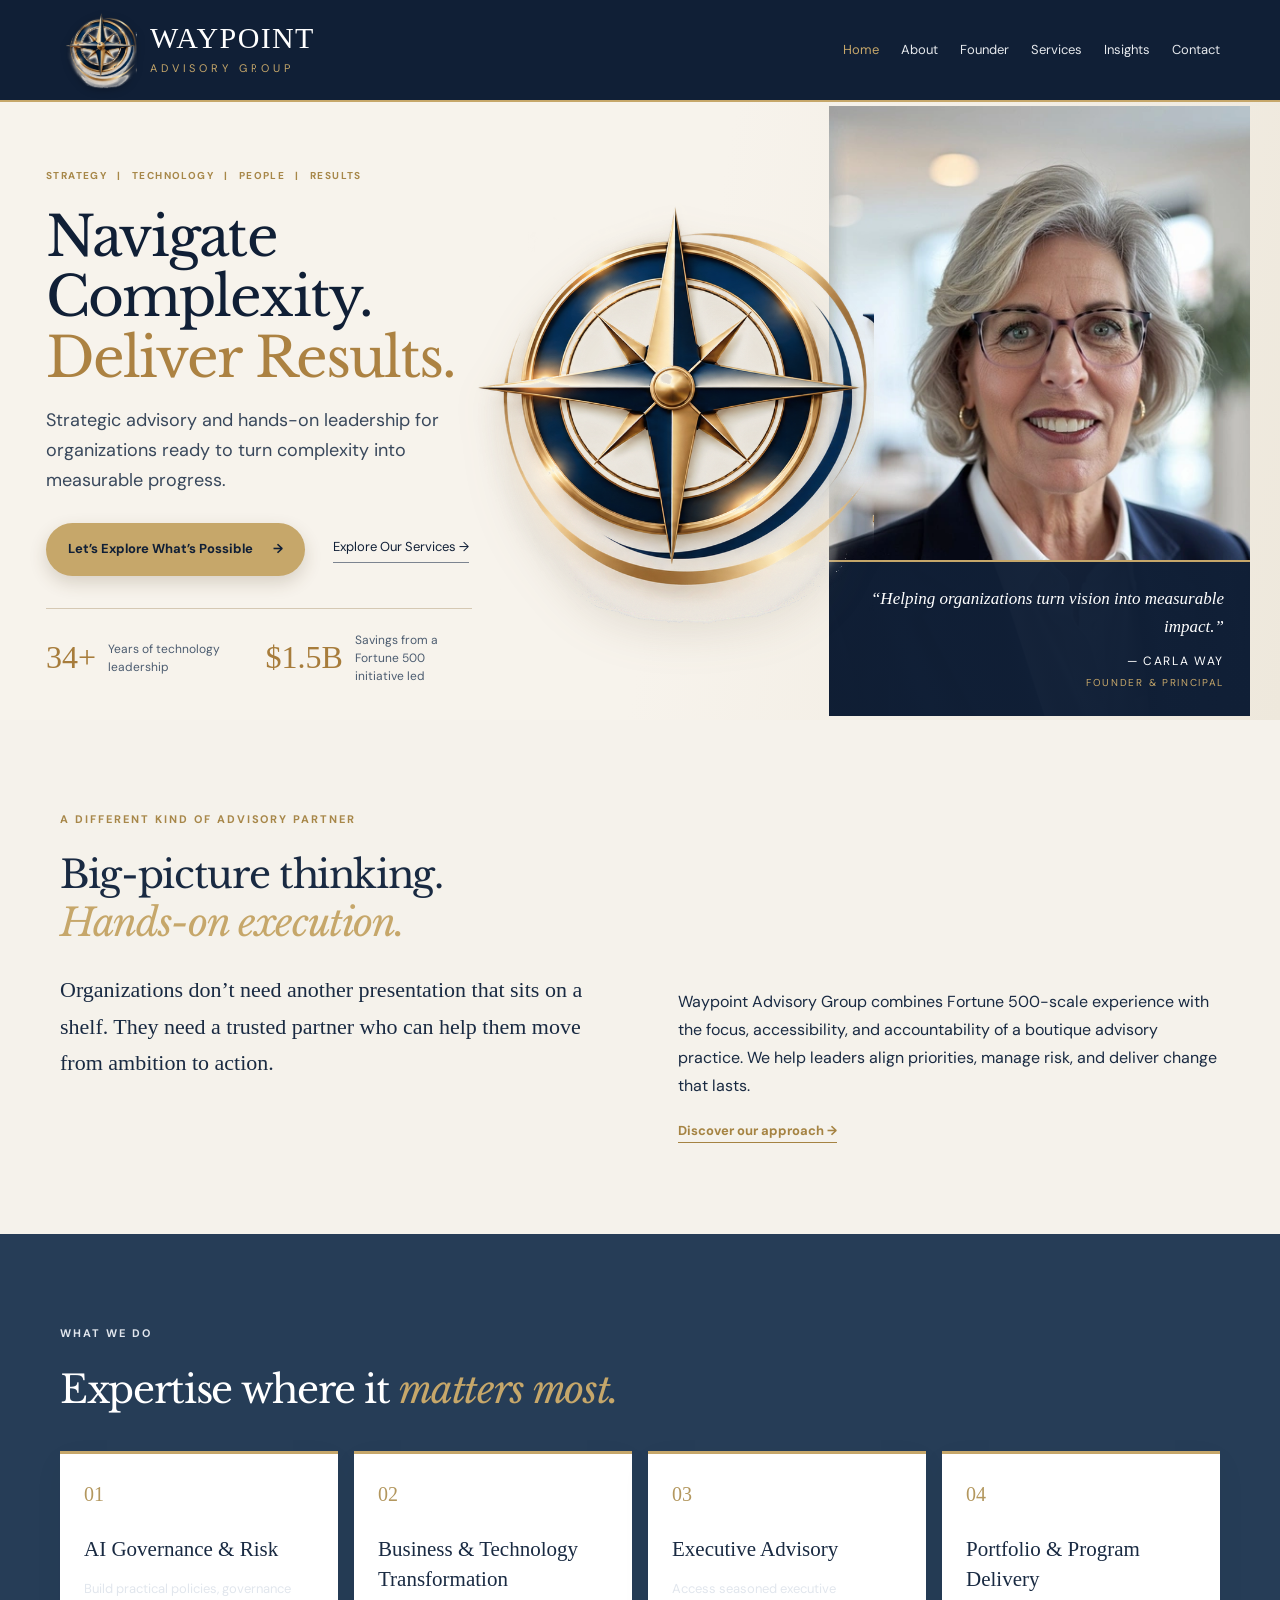
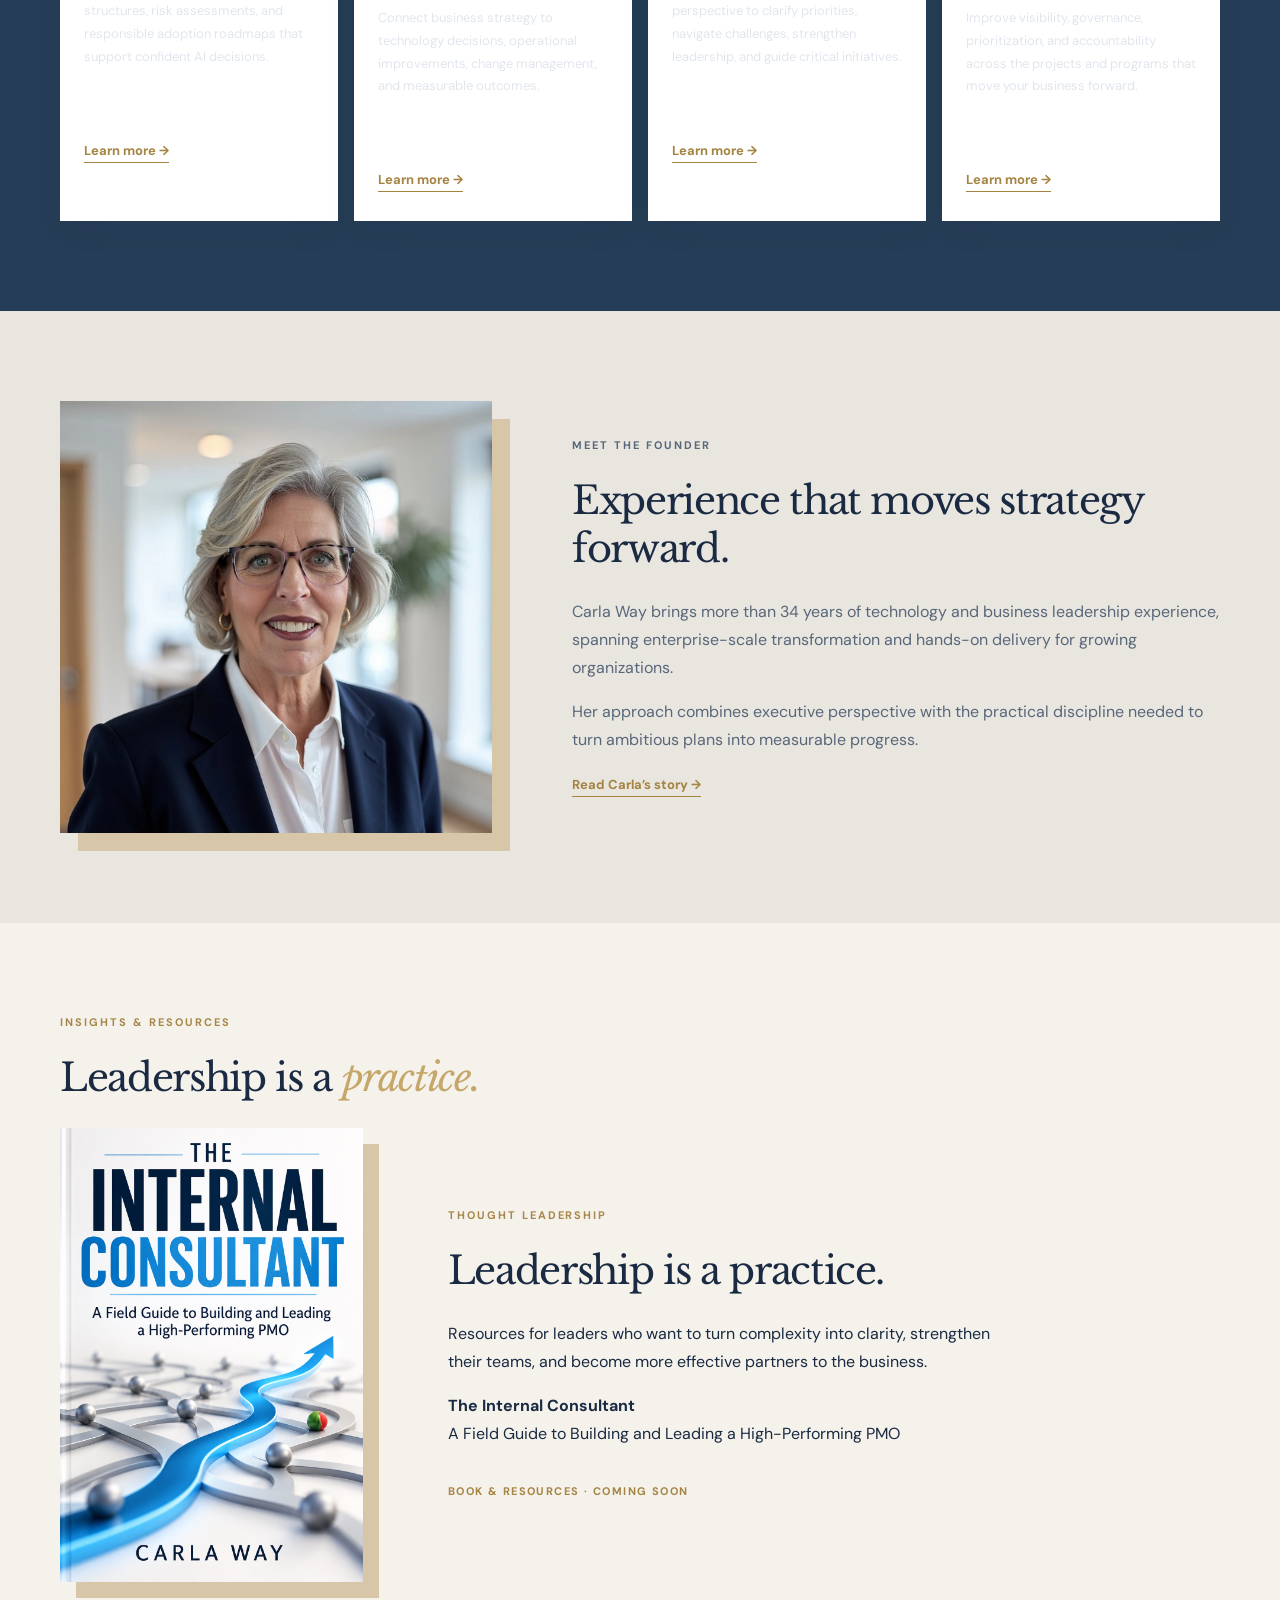
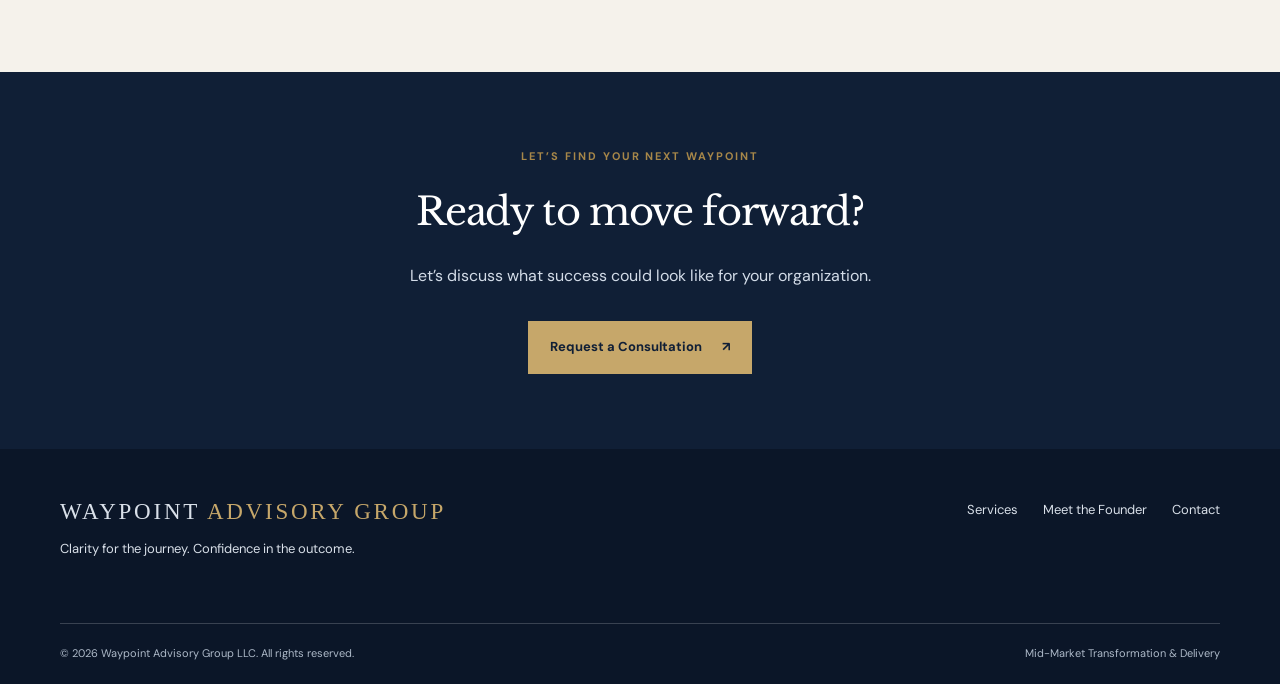
==== index.html @ d9dea349 "Add files via upload" ====
<!doctype html><html lang="en"><head><meta charset="utf-8"><meta name="viewport" content="width=device-width,initial-scale=1"><meta name="theme-color" content="#101f36"><meta name="description" content="Executive advisory, AI governance, business transformation and enterprise portfolio delivery."><title>Executive Advisory &amp; Transformation | Waypoint Advisory Group</title><link rel="icon" href="assets/favicon.svg" type="image/svg+xml"><link rel="stylesheet" href="styles.css"></head><body><a class="skip" href="#main">Skip to content</a><header class="header"><div class="wrap header-inner"><a class="brand" href="index.html" aria-label="Waypoint Advisory Group home"><img class="brand-compass" src="assets/waypoint-compass-navy-gold.png" alt="" aria-hidden="true"><span class="brand-type"><strong>WAYPOINT</strong><small>ADVISORY GROUP</small></span></a><button class="menu-toggle" aria-expanded="false" aria-controls="main-nav">Menu ☰</button><nav id="main-nav" aria-label="Main navigation"><a href="index.html" aria-current="page">Home</a><a href="about.html" >About</a><a href="founder.html" >Founder</a><a href="services.html" >Services</a><a href="insights.html" >Insights</a><a href="contact.html" >Contact</a></nav></div></header><main id="main"><section class="hero hero-cream"><div class="wrap hero-layout"><div class="hero-copy"><p class="eyebrow">STRATEGY &nbsp; | &nbsp; TECHNOLOGY &nbsp; | &nbsp; PEOPLE &nbsp; | &nbsp; RESULTS</p><h1>Navigate<br>Complexity.<br><em>Deliver Results.</em></h1><p class="lead">Strategic advisory and hands-on leadership for organizations ready to turn complexity into measurable progress.</p><div class="actions"><a class="btn" href="contact.html">Let’s Explore What’s Possible <span aria-hidden="true">→</span></a><a class="subtle-link" href="services.html">Explore Our Services →</a></div><div class="proof"><div><strong>34+</strong><span>Years of technology leadership</span></div><div><strong>$1.5B</strong><span>Savings from a Fortune 500 initiative led</span></div></div></div><div class="hero-visual"><img class="hero-compass" src="assets/waypoint-compass-navy-gold.png" alt="Navy and champagne gold Waypoint compass emblem"></div><div class="hero-portrait"><img src="assets/carla-way-portrait.webp" alt="Carla Way, founder and principal of Waypoint Advisory Group"><div class="hero-quote"><em>“Helping organizations turn vision into measurable impact.”</em><span>— CARLA WAY<br><small>FOUNDER &amp; PRINCIPAL</small></span></div></div></div></section><section class="section "><div class="wrap"><p class="eyebrow">A DIFFERENT KIND OF ADVISORY PARTNER</p><h2>Big-picture thinking.<br><em>Hands-on execution.</em></h2><div class="two-col"><p class="statement">Organizations don’t need another presentation that sits on a shelf. They need a trusted partner who can help them move from ambition to action.</p><div><p>Waypoint Advisory Group combines Fortune 500-scale experience with the focus, accessibility, and accountability of a boutique advisory practice. We help leaders align priorities, manage risk, and deliver change that lasts.</p><a class="inline-link" href="about.html">Discover our approach →</a></div></div></div></section><section class="section dark"><div class="wrap"><p class="eyebrow">WHAT WE DO</p><h2>Expertise where it <em>matters most.</em></h2><div class="cards"><article class="service-card"><span class="number">01</span><h3>AI Governance & Risk</h3><p>Build practical policies, governance structures, risk assessments, and responsible adoption roadmaps that support confident AI decisions.</p><a href="services.html">Learn more →</a></article><article class="service-card"><span class="number">02</span><h3>Business & Technology Transformation</h3><p>Connect business strategy to technology decisions, operational improvements, change management, and measurable outcomes.</p><a href="services.html">Learn more →</a></article><article class="service-card"><span class="number">03</span><h3>Executive Advisory</h3><p>Access seasoned executive perspective to clarify priorities, navigate challenges, strengthen leadership, and guide critical initiatives.</p><a href="services.html">Learn more →</a></article><article class="service-card"><span class="number">04</span><h3>Portfolio & Program Delivery</h3><p>Improve visibility, governance, prioritization, and accountability across the projects and programs that move your business forward.</p><a href="services.html">Learn more →</a></article></div></div></section><section class="section founder-feature"><div class="wrap feature-grid"><img src="assets/carla-way-portrait.webp" alt="Carla Way, founder of Waypoint Advisory Group" loading="lazy"><div><p class="eyebrow">MEET THE FOUNDER</p><h2>Experience that moves strategy forward.</h2><p>Carla Way brings more than 34 years of technology and business leadership experience, spanning enterprise-scale transformation and hands-on delivery for growing organizations.</p><p>Her approach combines executive perspective with the practical discipline needed to turn ambitious plans into measurable progress.</p><a class="inline-link" href="founder.html">Read Carla’s story →</a></div></div></section><section class="section "><div class="wrap"><p class="eyebrow">INSIGHTS & RESOURCES</p><h2>Leadership is a <em>practice.</em></h2><div class="book-feature"><img src="assets/internal-consultant-cover.jpg" alt="Cover of The Internal Consultant: A Field Guide to Building and Leading a High-Performing PMO, by Carla Way" loading="lazy"><div><p class="eyebrow">THOUGHT LEADERSHIP</p><h2>Leadership is a practice.</h2><p>Resources for leaders who want to turn complexity into clarity, strengthen their teams, and become more effective partners to the business.</p><p><strong>The Internal Consultant</strong><br>A Field Guide to Building and Leading a High-Performing PMO</p><span class="coming">BOOK & RESOURCES · COMING SOON</span></div></div></div></section><section class="cta"><div class="wrap"><p class="eyebrow">LET’S FIND YOUR NEXT WAYPOINT</p><h2>Ready to move forward?</h2><p>Let’s discuss what success could look like for your organization.</p><a class="btn" href="contact.html">Request a Consultation <span aria-hidden="true">↗</span></a></div></section></main><footer><div class="wrap footer-main"><div><div class="footer-title">WAYPOINT <span>ADVISORY GROUP</span></div><p>Clarity for the journey. Confidence in the outcome.</p></div><div><a href="services.html">Services</a><a href="founder.html">Meet the Founder</a><a href="contact.html">Contact</a></div></div><div class="wrap footer-bottom"><span>© <span id="year">2026</span> Waypoint Advisory Group LLC. All rights reserved.</span><span>Mid-Market Transformation & Delivery</span></div></footer><script src="script.js"></script></body></html>
---- styles.css ----
@import url('https://fonts.googleapis.com/css2?family=DM+Sans:wght@400;500;600;700&family=Libre+Baskerville:ital,wght@0,400;1,400&display=swap');
:root{--navy:#101f36;--navy2:#263d57;--gold:#c6a76a;--cream:#f5f2eb;--ink:#192a42;--muted:#58677a;--line:#ddd9d0}*{box-sizing:border-box}html{scroll-behavior:smooth}body{margin:0;font:16px/1.75 'DM Sans',Arial,sans-serif;color:var(--ink);background:var(--cream)}a{color:inherit;text-decoration:none}.wrap{width:min(1160px,calc(100% - 44px));margin:auto}.skip{position:absolute;left:-9999px}.skip:focus{left:12px;top:12px;background:white;padding:10px;z-index:100}.header{background:var(--navy);border-bottom:1px solid #ffffff25;position:relative;z-index:10}.header-inner{display:flex;align-items:center;justify-content:space-between;min-height:90px;gap:20px}.brand{display:flex;gap:12px;align-items:center;color:white}.mark{font-size:42px;color:var(--gold);line-height:1}.brand strong{display:block;font:24px Georgia,serif;letter-spacing:.16em;line-height:1.2}.brand small{display:block;font-size:10px;letter-spacing:.24em;color:var(--gold)}nav{display:flex;gap:22px;align-items:center}nav a{color:#e6e9ed;font-size:13px}nav a:hover,nav a[aria-current]{color:var(--gold)}.menu-toggle{display:none}h1,h2{font-family:'Libre Baskerville',Georgia,serif;font-weight:400;line-height:1.24;letter-spacing:-.035em}h1{font-size:clamp(38px,4.4vw,66px);margin:0 0 26px}h2{font-size:clamp(30px,3vw,46px);margin:0 0 26px}h1 em,h2 em{color:var(--gold);font-weight:400}.eyebrow{color:#a78749;font-size:11px;font-weight:700;letter-spacing:.18em;margin:0 0 22px}.hero,.page-banner{background:var(--navy);color:white}.hero{overflow:hidden}.hero-layout{display:grid;grid-template-columns:1.2fr .8fr;align-items:center;gap:45px;min-height:620px}.hero .lead{max-width:610px;color:#d3dce8;font-size:18px}.hero-visual{background:radial-gradient(circle at 50% 50%,#3b536c 0%,#101f36 69%);padding:32px;border-radius:50%;display:grid;place-items:center}.hero-visual img{width:100%;height:auto;object-fit:contain;mix-blend-mode:screen}.actions{display:flex;align-items:center;gap:28px;flex-wrap:wrap;margin:36px 0 50px}.btn{display:inline-flex;align-items:center;gap:20px;background:var(--gold);color:var(--navy);font-size:13px;font-weight:700;padding:15px 22px}.btn:hover{background:#dfc18b}.subtle-link{font-size:13px;border-bottom:1px solid #ffffff80;padding-bottom:4px}.proof{border-top:1px solid #ffffff40;padding-top:22px;display:flex;gap:36px}.proof>div{display:flex;align-items:center;gap:12px}.proof strong{font:32px Georgia,serif;color:var(--gold)}.proof span{font-size:12px;line-height:1.5;color:#d3dce8;max-width:160px}.section{padding:90px 0}.section.dark{background:var(--navy2);color:white}.section.dark p{color:#e1e6ed}.two-col{display:grid;grid-template-columns:1fr 1fr;gap:75px}.statement{font:22px/1.65 Georgia,serif;margin:0}.narrow{max-width:800px}.inline-link,.service-card a{color:#a58342;font-size:13px;font-weight:700;border-bottom:1px solid currentColor;padding-bottom:3px}.cards{display:grid;grid-template-columns:repeat(4,1fr);gap:16px;margin-top:38px}.service-card{background:white;color:var(--ink);padding:28px 24px;border-top:3px solid var(--gold);box-shadow:0 10px 30px #101f360b}.number{font:20px Georgia,serif;color:#b3975e}.service-card h3{font:21px/1.4 Georgia,serif;margin:25px 0 12px}.service-card p{font-size:13px;color:var(--muted);min-height:145px}.founder-feature{background:#e9e6df}.feature-grid,.bio-grid{display:grid;grid-template-columns:.8fr 1.2fr;gap:80px;align-items:center}.feature-grid>img,.portrait{width:100%;height:auto;max-height:540px;object-fit:cover;object-position:center 22%;box-shadow:18px 18px 0 #d7c6a7}.feature-grid p,.bio-grid p{color:var(--muted)}.book-feature{display:grid;grid-template-columns:.7fr 1.3fr;align-items:center;gap:85px;max-width:950px}.book-feature img{width:min(100%,310px);box-shadow:16px 16px 0 #d7c6a7}.book-feature p{max-width:560px}.coming{display:inline-block;font-size:11px;letter-spacing:.13em;font-weight:700;color:#a58342;margin-top:18px}.steps{display:grid;grid-template-columns:repeat(4,1fr);gap:24px;margin-top:34px}.steps article{border-top:1px solid #b6a98e;padding-top:20px}.steps span{color:var(--gold);font:28px Georgia,serif}.steps h3{margin-bottom:8px}.steps p{font-size:14px}.page-banner{padding:90px 0}.page-banner .wrap{max-width:1160px}.page-banner h1{max-width:850px}.page-banner p:last-child{color:#d3dce8;max-width:720px;font-size:18px}.cta{background:var(--navy);color:white;text-align:center;padding:75px 0}.cta p:not(.eyebrow){color:#d3dce8}.cta .btn{margin-top:15px}.contact-panel{max-width:740px;padding:40px;background:white;border-top:4px solid var(--gold)}.notice{background:#f5f2eb;padding:16px;font-size:14px}footer{background:#0b1628;color:#d9e0e9}.footer-main{padding:50px 0;display:flex;justify-content:space-between;gap:30px}.footer-title{font:23px Georgia,serif;letter-spacing:.12em}.footer-title span{color:var(--gold)}.footer-main p{font-size:13px}.footer-main>div:last-child{display:flex;gap:25px;font-size:13px}.footer-bottom{border-top:1px solid #ffffff30;padding:20px 0;display:flex;justify-content:space-between;gap:18px;font-size:11px;color:#adb9c8}@media(max-width:960px){.cards{grid-template-columns:repeat(2,1fr)}.hero-layout{grid-template-columns:1fr}.hero-visual{display:none}.hero-layout{min-height:auto;padding-top:80px;padding-bottom:80px}.feature-grid,.bio-grid{gap:35px}nav{gap:12px}}@media(max-width:700px){.header-inner{min-height:76px}.brand strong{font-size:19px}.mark{font-size:32px}.menu-toggle{display:block;background:transparent;border:1px solid #ffffff70;color:white;padding:7px 12px}nav{display:none;position:absolute;top:76px;left:0;right:0;background:var(--navy);padding:20px;flex-direction:column;align-items:stretch}nav.open{display:flex}.section{padding:60px 0}.page-banner{padding:65px 0}.two-col,.feature-grid,.bio-grid,.book-feature{grid-template-columns:1fr;gap:28px}.cards,.steps{grid-template-columns:1fr}.service-card p{min-height:0}.proof{flex-direction:column;gap:14px}.footer-main,.footer-bottom{flex-direction:column}.footer-main>div:last-child{flex-direction:column;gap:8px}.book-feature img{max-width:260px}.contact-panel{padding:24px}}
/* Refined navy and champagne gold identity, matching the approved homepage direction */
.header{border-bottom:2px solid var(--gold)}.header-inner{min-height:100px}.brand{gap:12px;flex-shrink:0}.brand-compass{width:78px;height:78px;object-fit:contain;filter:drop-shadow(0 2px 4px #0005)}.brand-type strong{font:30px/1.05 Georgia,serif;letter-spacing:.045em}.brand-type small{font-size:11px;letter-spacing:.35em;margin-top:6px}.hero-cream{background:linear-gradient(100deg,#f7f3ec 0%,#f7f3ec 53%,#eee8dc 100%);color:var(--navy)}.hero-cream .hero-layout{width:min(1480px,calc(100% - 60px));grid-template-columns:1.05fr .85fr 1fr;gap:0;min-height:610px;position:relative}.hero-cream .hero-copy{position:relative;z-index:2;padding:65px 0 35px 16px}.hero-cream h1{font-size:clamp(42px,4.3vw,75px);line-height:1.1;margin-bottom:18px}.hero-cream h1 em{color:#ac8242;font-style:normal}.hero-cream .eyebrow{font-size:10px;letter-spacing:.14em}.hero-cream .lead{color:#39485c;max-width:480px;font-size:18px;line-height:1.65}.hero-cream .subtle-link{border-color:#7c8490}.hero-cream .proof{border-color:#d5c8b3;margin-top:0}.hero-cream .proof span{color:#4c5c70}.hero-cream .hero-visual{display:flex;background:none;border-radius:0;padding:0;position:relative;z-index:1;margin-left:-22px;margin-right:-45px}.hero-cream .hero-compass{width:100%;max-width:490px;mix-blend-mode:multiply;filter:drop-shadow(0 15px 20px #6d5a3928)}.hero-portrait{position:relative;min-height:610px;overflow:hidden}.hero-portrait>img{width:100%;height:100%;position:absolute;inset:0;object-fit:cover;object-position:center 24%}.hero-quote{position:absolute;right:0;bottom:0;left:0;background:linear-gradient(120deg,#101f36f2,#101f36);border-top:2px solid var(--gold);color:#fff;text-align:right;padding:23px 26px}.hero-quote em{font:italic 17px/1.5 Georgia,serif}.hero-quote span{display:block;font-size:12px;letter-spacing:.14em;margin-top:10px}.hero-quote small{color:var(--gold);font-size:10px}.hero-cream .actions{margin:28px 0 32px}.hero-cream .btn{border-radius:40px;box-shadow:0 7px 17px #57411e30}.hero-cream .proof strong{color:#a77c3b}
@media(max-width:1100px){.hero-cream .hero-layout{grid-template-columns:1.1fr .8fr;gap:12px}.hero-cream .hero-visual{display:none}.hero-portrait{min-height:570px}.brand-type strong{font-size:25px}.brand-compass{width:65px;height:65px}}
@media(max-width:700px){.header-inner{min-height:78px}.brand-compass{width:53px;height:53px}.brand-type strong{font-size:19px}.brand-type small{font-size:8px;letter-spacing:.2em}.hero-cream .hero-layout{width:min(100% - 32px,550px);grid-template-columns:1fr;gap:0;padding:0}.hero-cream .hero-copy{padding:50px 0 32px}.hero-cream h1{font-size:clamp(40px,10vw,58px)}.hero-cream .hero-portrait{min-height:390px}.hero-cream .hero-portrait>img{object-position:center 20%}.hero-cream .proof{flex-direction:row;gap:15px}.hero-cream .proof>div{align-items:flex-start;flex-direction:column}.hero-cream .proof strong{font-size:25px}.hero-cream .actions{gap:18px}.hero-cream .hero-quote{padding:14px 20px}}
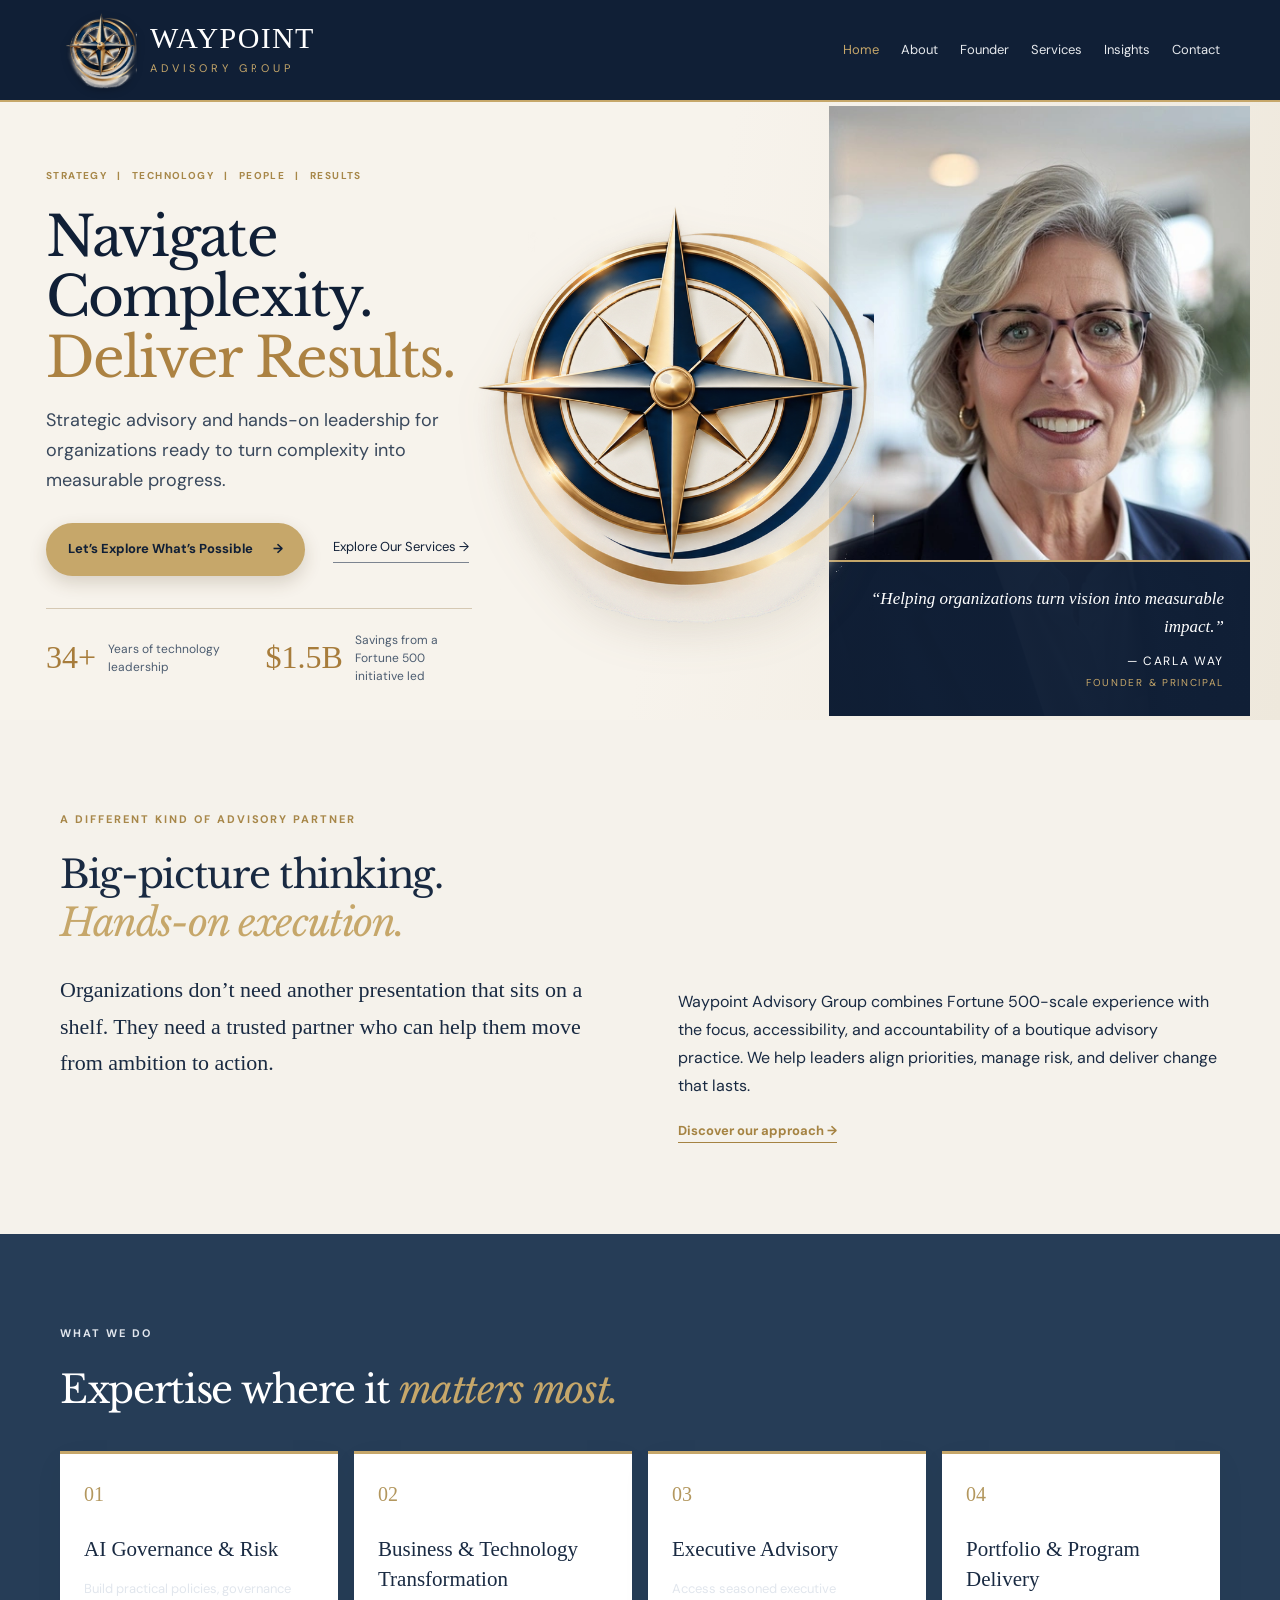
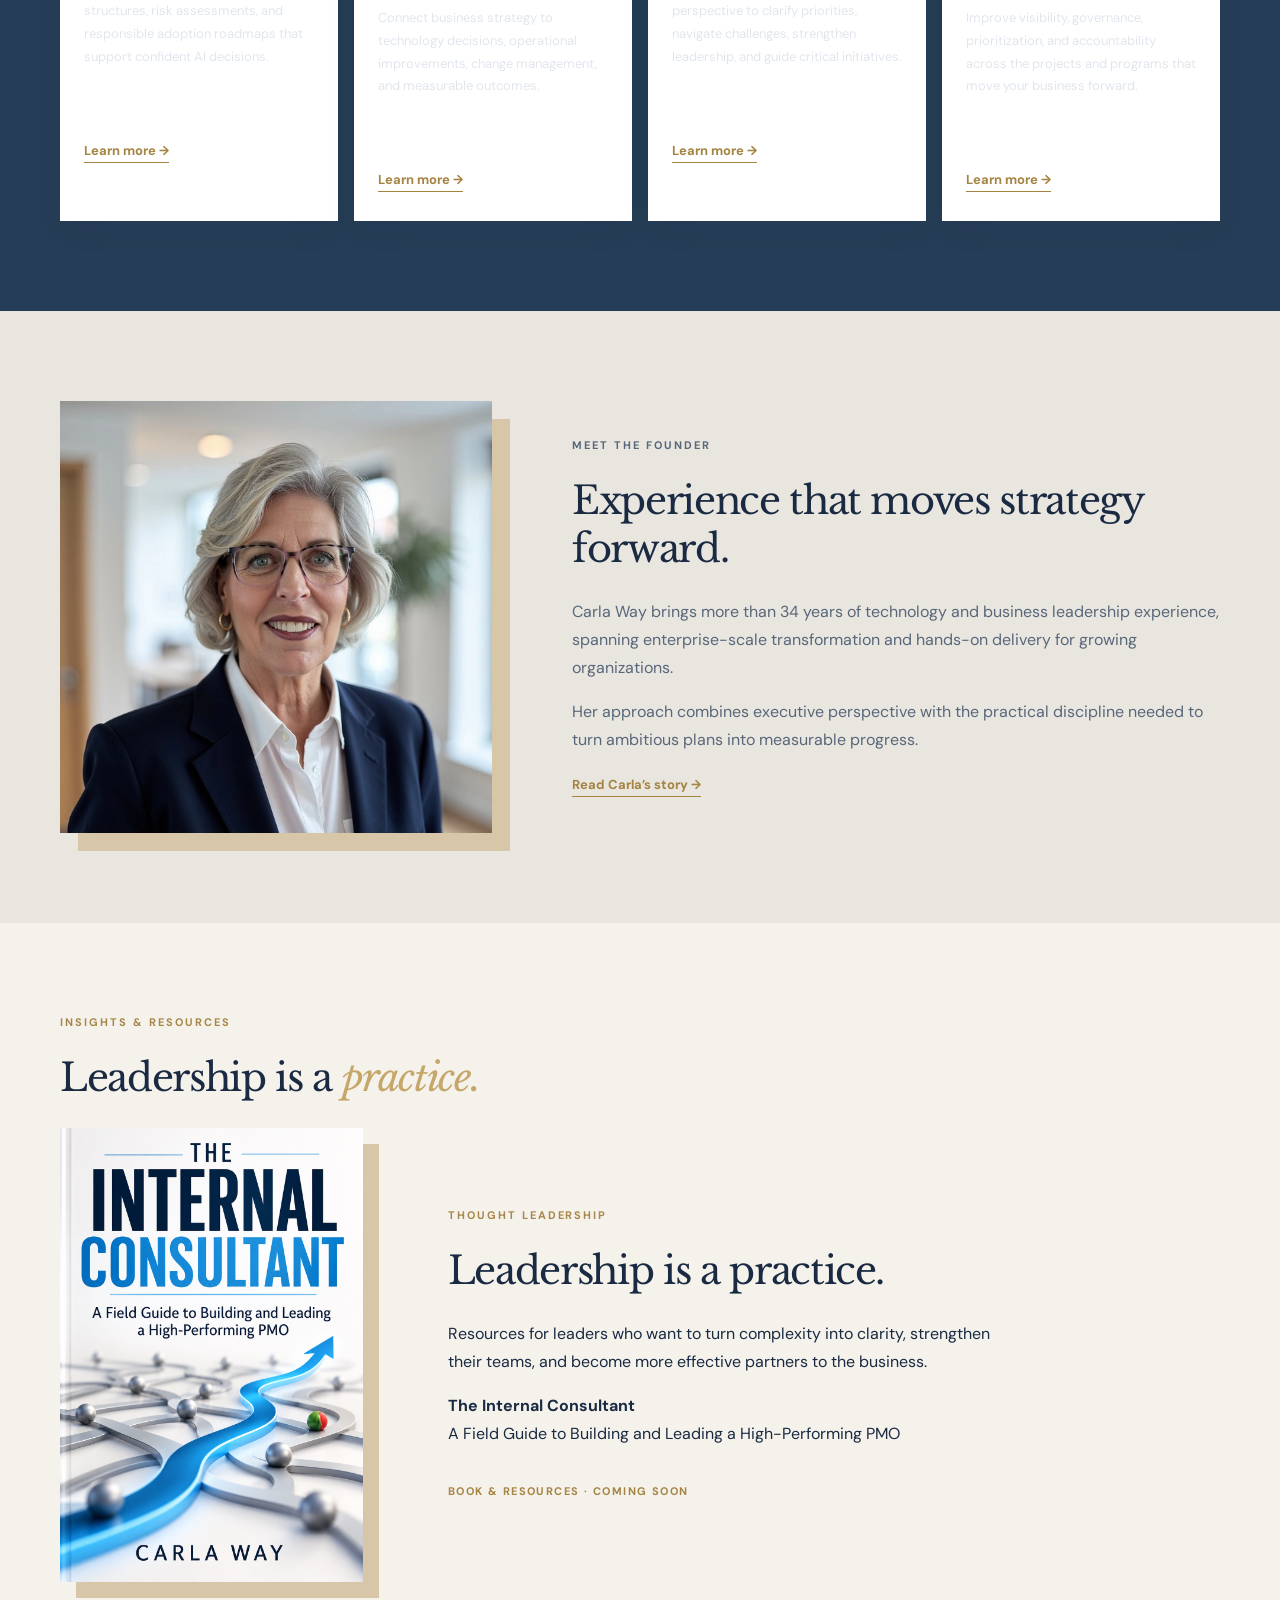
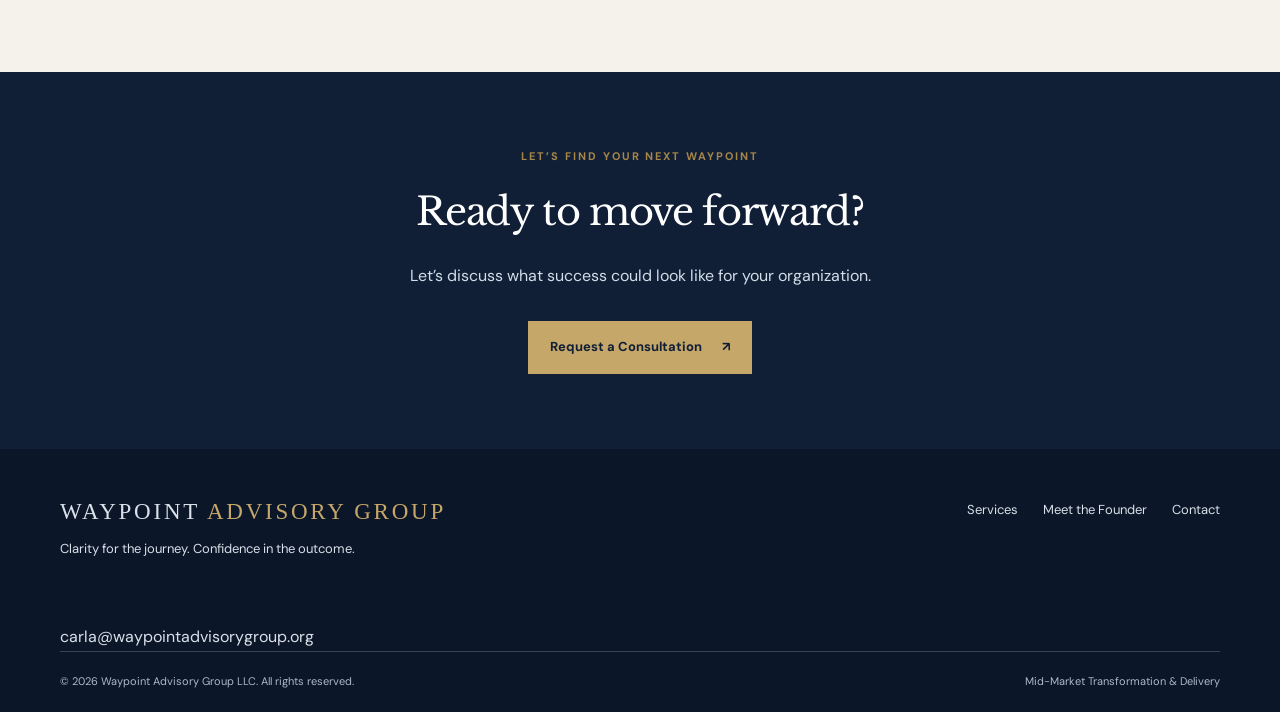
==== commit d2217790: "Add official Waypoint contact email to footer" ====
--- a/index.html
+++ b/index.html
@@ -1 +1 @@
-<!doctype html><html lang="en"><head><meta charset="utf-8"><meta name="viewport" content="width=device-width,initial-scale=1"><meta name="theme-color" content="#101f36"><meta name="description" content="Executive advisory, AI governance, business transformation and enterprise portfolio delivery."><title>Executive Advisory &amp; Transformation | Waypoint Advisory Group</title><link rel="icon" href="assets/favicon.svg" type="image/svg+xml"><link rel="stylesheet" href="styles.css"></head><body><a class="skip" href="#main">Skip to content</a><header class="header"><div class="wrap header-inner"><a class="brand" href="index.html" aria-label="Waypoint Advisory Group home"><img class="brand-compass" src="assets/waypoint-compass-navy-gold.png" alt="" aria-hidden="true"><span class="brand-type"><strong>WAYPOINT</strong><small>ADVISORY GROUP</small></span></a><button class="menu-toggle" aria-expanded="false" aria-controls="main-nav">Menu ☰</button><nav id="main-nav" aria-label="Main navigation"><a href="index.html" aria-current="page">Home</a><a href="about.html" >About</a><a href="founder.html" >Founder</a><a href="services.html" >Services</a><a href="insights.html" >Insights</a><a href="contact.html" >Contact</a></nav></div></header><main id="main"><section class="hero hero-cream"><div class="wrap hero-layout"><div class="hero-copy"><p class="eyebrow">STRATEGY &nbsp; | &nbsp; TECHNOLOGY &nbsp; | &nbsp; PEOPLE &nbsp; | &nbsp; RESULTS</p><h1>Navigate<br>Complexity.<br><em>Deliver Results.</em></h1><p class="lead">Strategic advisory and hands-on leadership for organizations ready to turn complexity into measurable progress.</p><div class="actions"><a class="btn" href="contact.html">Let’s Explore What’s Possible <span aria-hidden="true">→</span></a><a class="subtle-link" href="services.html">Explore Our Services →</a></div><div class="proof"><div><strong>34+</strong><span>Years of technology leadership</span></div><div><strong>$1.5B</strong><span>Savings from a Fortune 500 initiative led</span></div></div></div><div class="hero-visual"><img class="hero-compass" src="assets/waypoint-compass-navy-gold.png" alt="Navy and champagne gold Waypoint compass emblem"></div><div class="hero-portrait"><img src="assets/carla-way-portrait.webp" alt="Carla Way, founder and principal of Waypoint Advisory Group"><div class="hero-quote"><em>“Helping organizations turn vision into measurable impact.”</em><span>— CARLA WAY<br><small>FOUNDER &amp; PRINCIPAL</small></span></div></div></div></section><section class="section "><div class="wrap"><p class="eyebrow">A DIFFERENT KIND OF ADVISORY PARTNER</p><h2>Big-picture thinking.<br><em>Hands-on execution.</em></h2><div class="two-col"><p class="statement">Organizations don’t need another presentation that sits on a shelf. They need a trusted partner who can help them move from ambition to action.</p><div><p>Waypoint Advisory Group combines Fortune 500-scale experience with the focus, accessibility, and accountability of a boutique advisory practice. We help leaders align priorities, manage risk, and deliver change that lasts.</p><a class="inline-link" href="about.html">Discover our approach →</a></div></div></div></section><section class="section dark"><div class="wrap"><p class="eyebrow">WHAT WE DO</p><h2>Expertise where it <em>matters most.</em></h2><div class="cards"><article class="service-card"><span class="number">01</span><h3>AI Governance & Risk</h3><p>Build practical policies, governance structures, risk assessments, and responsible adoption roadmaps that support confident AI decisions.</p><a href="services.html">Learn more →</a></article><article class="service-card"><span class="number">02</span><h3>Business & Technology Transformation</h3><p>Connect business strategy to technology decisions, operational improvements, change management, and measurable outcomes.</p><a href="services.html">Learn more →</a></article><article class="service-card"><span class="number">03</span><h3>Executive Advisory</h3><p>Access seasoned executive perspective to clarify priorities, navigate challenges, strengthen leadership, and guide critical initiatives.</p><a href="services.html">Learn more →</a></article><article class="service-card"><span class="number">04</span><h3>Portfolio & Program Delivery</h3><p>Improve visibility, governance, prioritization, and accountability across the projects and programs that move your business forward.</p><a href="services.html">Learn more →</a></article></div></div></section><section class="section founder-feature"><div class="wrap feature-grid"><img src="assets/carla-way-portrait.webp" alt="Carla Way, founder of Waypoint Advisory Group" loading="lazy"><div><p class="eyebrow">MEET THE FOUNDER</p><h2>Experience that moves strategy forward.</h2><p>Carla Way brings more than 34 years of technology and business leadership experience, spanning enterprise-scale transformation and hands-on delivery for growing organizations.</p><p>Her approach combines executive perspective with the practical discipline needed to turn ambitious plans into measurable progress.</p><a class="inline-link" href="founder.html">Read Carla’s story →</a></div></div></section><section class="section "><div class="wrap"><p class="eyebrow">INSIGHTS & RESOURCES</p><h2>Leadership is a <em>practice.</em></h2><div class="book-feature"><img src="assets/internal-consultant-cover.jpg" alt="Cover of The Internal Consultant: A Field Guide to Building and Leading a High-Performing PMO, by Carla Way" loading="lazy"><div><p class="eyebrow">THOUGHT LEADERSHIP</p><h2>Leadership is a practice.</h2><p>Resources for leaders who want to turn complexity into clarity, strengthen their teams, and become more effective partners to the business.</p><p><strong>The Internal Consultant</strong><br>A Field Guide to Building and Leading a High-Performing PMO</p><span class="coming">BOOK & RESOURCES · COMING SOON</span></div></div></div></section><section class="cta"><div class="wrap"><p class="eyebrow">LET’S FIND YOUR NEXT WAYPOINT</p><h2>Ready to move forward?</h2><p>Let’s discuss what success could look like for your organization.</p><a class="btn" href="contact.html">Request a Consultation <span aria-hidden="true">↗</span></a></div></section></main><footer><div class="wrap footer-main"><div><div class="footer-title">WAYPOINT <span>ADVISORY GROUP</span></div><p>Clarity for the journey. Confidence in the outcome.</p></div><div><a href="services.html">Services</a><a href="founder.html">Meet the Founder</a><a href="contact.html">Contact</a></div></div><div class="wrap footer-bottom"><span>© <span id="year">2026</span> Waypoint Advisory Group LLC. All rights reserved.</span><span>Mid-Market Transformation & Delivery</span></div></footer><script src="script.js"></script></body></html>+<!doctype html><html lang="en"><head><meta charset="utf-8"><meta name="viewport" content="width=device-width,initial-scale=1"><meta name="theme-color" content="#101f36"><meta name="description" content="Executive advisory, AI governance, business transformation and enterprise portfolio delivery."><title>Executive Advisory &amp; Transformation | Waypoint Advisory Group</title><link rel="icon" href="assets/favicon.svg" type="image/svg+xml"><link rel="stylesheet" href="styles.css"></head><body><a class="skip" href="#main">Skip to content</a><header class="header"><div class="wrap header-inner"><a class="brand" href="index.html" aria-label="Waypoint Advisory Group home"><img class="brand-compass" src="assets/waypoint-compass-navy-gold.png" alt="" aria-hidden="true"><span class="brand-type"><strong>WAYPOINT</strong><small>ADVISORY GROUP</small></span></a><button class="menu-toggle" aria-expanded="false" aria-controls="main-nav">Menu ☰</button><nav id="main-nav" aria-label="Main navigation"><a href="index.html" aria-current="page">Home</a><a href="about.html" >About</a><a href="founder.html" >Founder</a><a href="services.html" >Services</a><a href="insights.html" >Insights</a><a href="contact.html" >Contact</a></nav></div></header><main id="main"><section class="hero hero-cream"><div class="wrap hero-layout"><div class="hero-copy"><p class="eyebrow">STRATEGY &nbsp; | &nbsp; TECHNOLOGY &nbsp; | &nbsp; PEOPLE &nbsp; | &nbsp; RESULTS</p><h1>Navigate<br>Complexity.<br><em>Deliver Results.</em></h1><p class="lead">Strategic advisory and hands-on leadership for organizations ready to turn complexity into measurable progress.</p><div class="actions"><a class="btn" href="contact.html">Let’s Explore What’s Possible <span aria-hidden="true">→</span></a><a class="subtle-link" href="services.html">Explore Our Services →</a></div><div class="proof"><div><strong>34+</strong><span>Years of technology leadership</span></div><div><strong>$1.5B</strong><span>Savings from a Fortune 500 initiative led</span></div></div></div><div class="hero-visual"><img class="hero-compass" src="assets/waypoint-compass-navy-gold.png" alt="Navy and champagne gold Waypoint compass emblem"></div><div class="hero-portrait"><img src="assets/carla-way-portrait.webp" alt="Carla Way, founder and principal of Waypoint Advisory Group"><div class="hero-quote"><em>“Helping organizations turn vision into measurable impact.”</em><span>— CARLA WAY<br><small>FOUNDER &amp; PRINCIPAL</small></span></div></div></div></section><section class="section "><div class="wrap"><p class="eyebrow">A DIFFERENT KIND OF ADVISORY PARTNER</p><h2>Big-picture thinking.<br><em>Hands-on execution.</em></h2><div class="two-col"><p class="statement">Organizations don’t need another presentation that sits on a shelf. They need a trusted partner who can help them move from ambition to action.</p><div><p>Waypoint Advisory Group combines Fortune 500-scale experience with the focus, accessibility, and accountability of a boutique advisory practice. We help leaders align priorities, manage risk, and deliver change that lasts.</p><a class="inline-link" href="about.html">Discover our approach →</a></div></div></div></section><section class="section dark"><div class="wrap"><p class="eyebrow">WHAT WE DO</p><h2>Expertise where it <em>matters most.</em></h2><div class="cards"><article class="service-card"><span class="number">01</span><h3>AI Governance & Risk</h3><p>Build practical policies, governance structures, risk assessments, and responsible adoption roadmaps that support confident AI decisions.</p><a href="services.html">Learn more →</a></article><article class="service-card"><span class="number">02</span><h3>Business & Technology Transformation</h3><p>Connect business strategy to technology decisions, operational improvements, change management, and measurable outcomes.</p><a href="services.html">Learn more →</a></article><article class="service-card"><span class="number">03</span><h3>Executive Advisory</h3><p>Access seasoned executive perspective to clarify priorities, navigate challenges, strengthen leadership, and guide critical initiatives.</p><a href="services.html">Learn more →</a></article><article class="service-card"><span class="number">04</span><h3>Portfolio & Program Delivery</h3><p>Improve visibility, governance, prioritization, and accountability across the projects and programs that move your business forward.</p><a href="services.html">Learn more →</a></article></div></div></section><section class="section founder-feature"><div class="wrap feature-grid"><img src="assets/carla-way-portrait.webp" alt="Carla Way, founder of Waypoint Advisory Group" loading="lazy"><div><p class="eyebrow">MEET THE FOUNDER</p><h2>Experience that moves strategy forward.</h2><p>Carla Way brings more than 34 years of technology and business leadership experience, spanning enterprise-scale transformation and hands-on delivery for growing organizations.</p><p>Her approach combines executive perspective with the practical discipline needed to turn ambitious plans into measurable progress.</p><a class="inline-link" href="founder.html">Read Carla’s story →</a></div></div></section><section class="section "><div class="wrap"><p class="eyebrow">INSIGHTS & RESOURCES</p><h2>Leadership is a <em>practice.</em></h2><div class="book-feature"><img src="assets/internal-consultant-cover.jpg" alt="Cover of The Internal Consultant: A Field Guide to Building and Leading a High-Performing PMO, by Carla Way" loading="lazy"><div><p class="eyebrow">THOUGHT LEADERSHIP</p><h2>Leadership is a practice.</h2><p>Resources for leaders who want to turn complexity into clarity, strengthen their teams, and become more effective partners to the business.</p><p><strong>The Internal Consultant</strong><br>A Field Guide to Building and Leading a High-Performing PMO</p><span class="coming">BOOK & RESOURCES · COMING SOON</span></div></div></div></section><section class="cta"><div class="wrap"><p class="eyebrow">LET’S FIND YOUR NEXT WAYPOINT</p><h2>Ready to move forward?</h2><p>Let’s discuss what success could look like for your organization.</p><a class="btn" href="contact.html">Request a Consultation <span aria-hidden="true">↗</span></a></div></section></main><footer><div class="wrap footer-main"><div><div class="footer-title">WAYPOINT <span>ADVISORY GROUP</span></div><p>Clarity for the journey. Confidence in the outcome.</p></div><div><a href="services.html">Services</a><a href="founder.html">Meet the Founder</a><a href="contact.html">Contact</a></div></div><div class="wrap footer-contact"><a href="mailto:carla@waypointadvisorygroup.org">carla@waypointadvisorygroup.org</a></div><div class="wrap footer-bottom"><span>© <span id="year">2026</span> Waypoint Advisory Group LLC. All rights reserved.</span><span>Mid-Market Transformation & Delivery</span></div></footer><script src="script.js"></script></body></html>
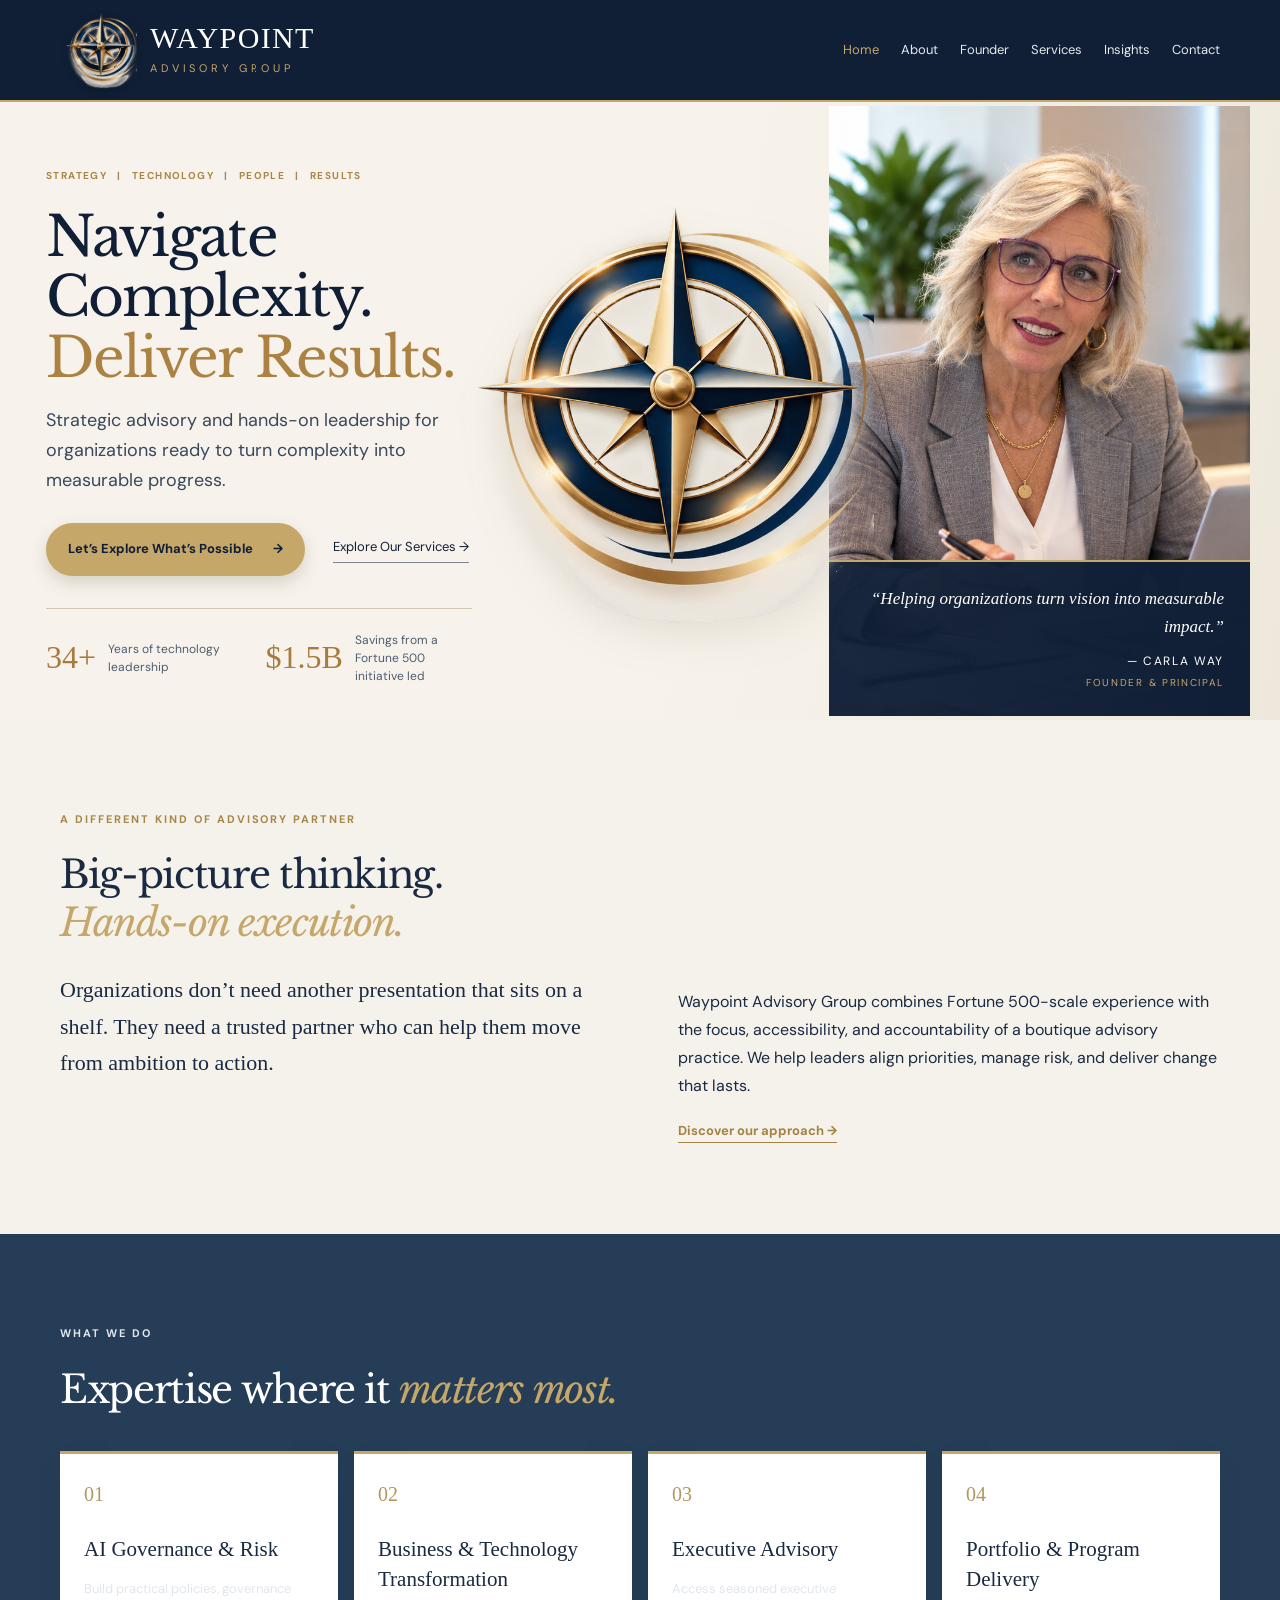
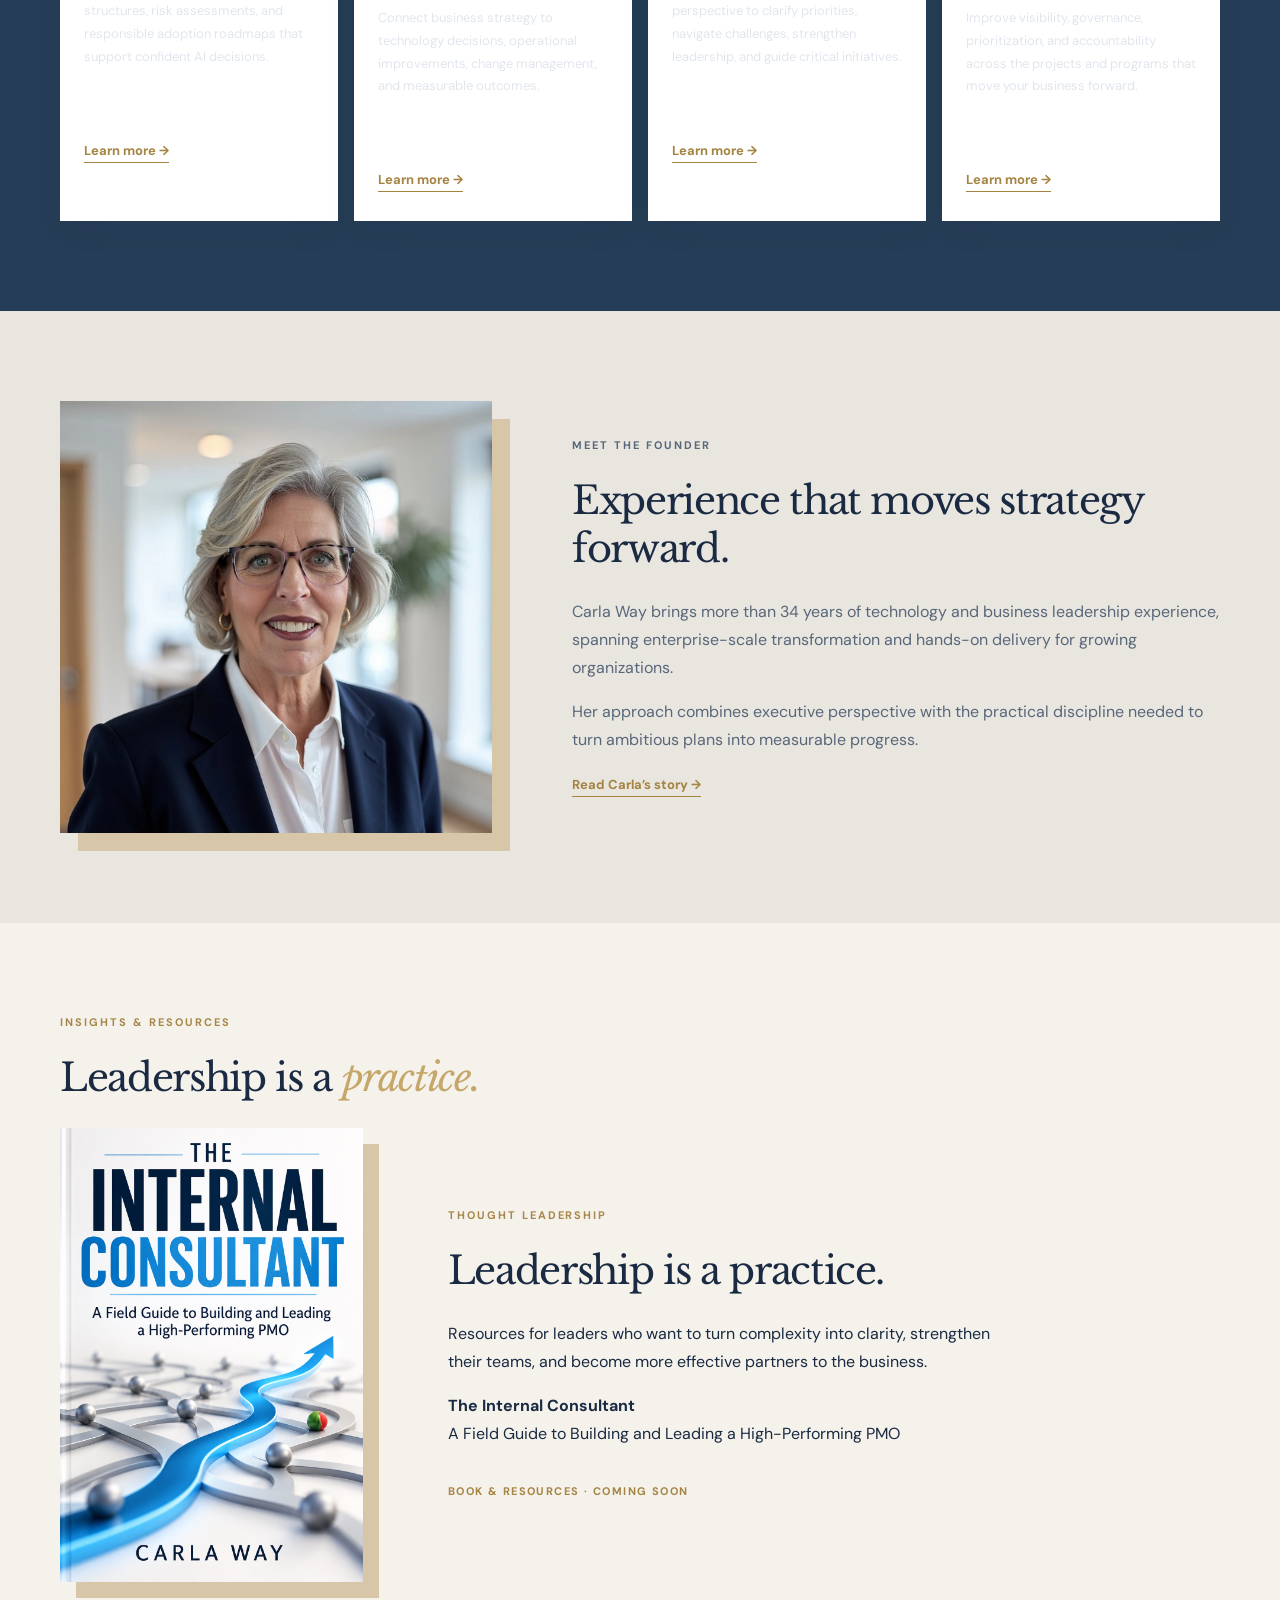
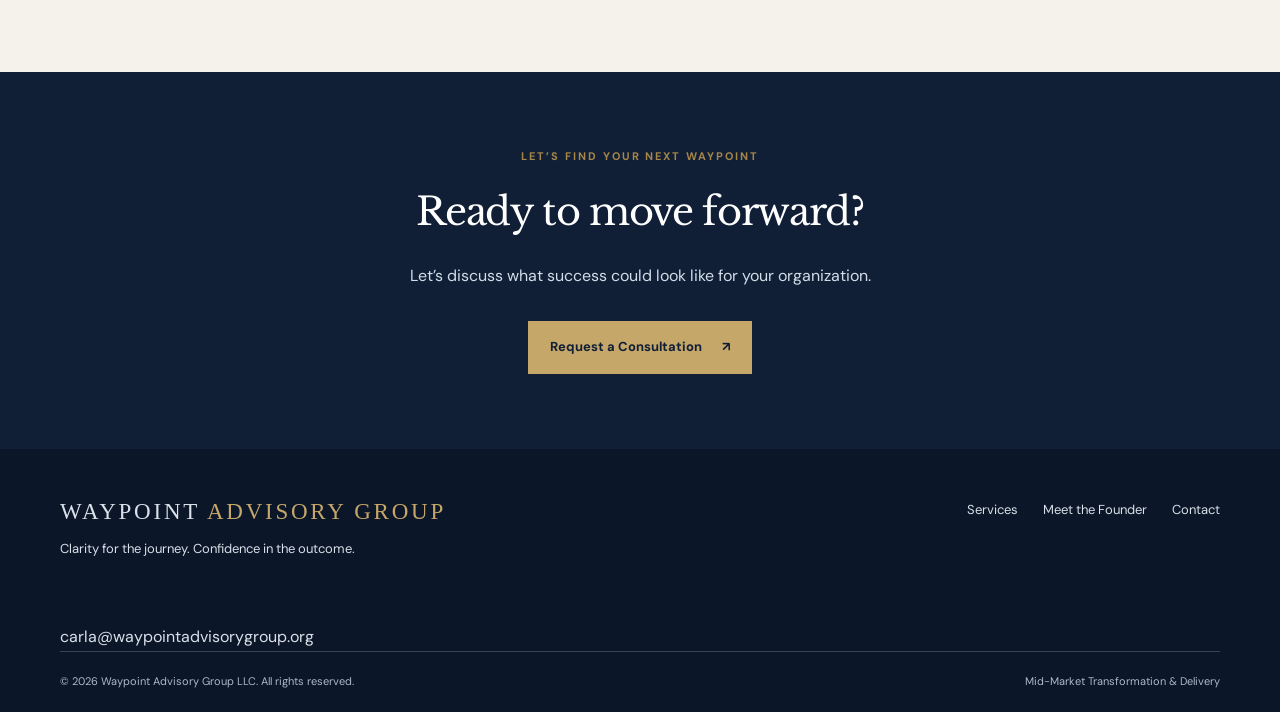
==== commit de1f077a: "Use client consultation photo in homepage hero" ====
--- a/index.html
+++ b/index.html
@@ -1 +1 @@
-<!doctype html><html lang="en"><head><meta charset="utf-8"><meta name="viewport" content="width=device-width,initial-scale=1"><meta name="theme-color" content="#101f36"><meta name="description" content="Executive advisory, AI governance, business transformation and enterprise portfolio delivery."><title>Executive Advisory &amp; Transformation | Waypoint Advisory Group</title><link rel="icon" href="assets/favicon.svg" type="image/svg+xml"><link rel="stylesheet" href="styles.css"></head><body><a class="skip" href="#main">Skip to content</a><header class="header"><div class="wrap header-inner"><a class="brand" href="index.html" aria-label="Waypoint Advisory Group home"><img class="brand-compass" src="assets/waypoint-compass-navy-gold.png" alt="" aria-hidden="true"><span class="brand-type"><strong>WAYPOINT</strong><small>ADVISORY GROUP</small></span></a><button class="menu-toggle" aria-expanded="false" aria-controls="main-nav">Menu ☰</button><nav id="main-nav" aria-label="Main navigation"><a href="index.html" aria-current="page">Home</a><a href="about.html" >About</a><a href="founder.html" >Founder</a><a href="services.html" >Services</a><a href="insights.html" >Insights</a><a href="contact.html" >Contact</a></nav></div></header><main id="main"><section class="hero hero-cream"><div class="wrap hero-layout"><div class="hero-copy"><p class="eyebrow">STRATEGY &nbsp; | &nbsp; TECHNOLOGY &nbsp; | &nbsp; PEOPLE &nbsp; | &nbsp; RESULTS</p><h1>Navigate<br>Complexity.<br><em>Deliver Results.</em></h1><p class="lead">Strategic advisory and hands-on leadership for organizations ready to turn complexity into measurable progress.</p><div class="actions"><a class="btn" href="contact.html">Let’s Explore What’s Possible <span aria-hidden="true">→</span></a><a class="subtle-link" href="services.html">Explore Our Services →</a></div><div class="proof"><div><strong>34+</strong><span>Years of technology leadership</span></div><div><strong>$1.5B</strong><span>Savings from a Fortune 500 initiative led</span></div></div></div><div class="hero-visual"><img class="hero-compass" src="assets/waypoint-compass-navy-gold.png" alt="Navy and champagne gold Waypoint compass emblem"></div><div class="hero-portrait"><img src="assets/carla-way-portrait.webp" alt="Carla Way, founder and principal of Waypoint Advisory Group"><div class="hero-quote"><em>“Helping organizations turn vision into measurable impact.”</em><span>— CARLA WAY<br><small>FOUNDER &amp; PRINCIPAL</small></span></div></div></div></section><section class="section "><div class="wrap"><p class="eyebrow">A DIFFERENT KIND OF ADVISORY PARTNER</p><h2>Big-picture thinking.<br><em>Hands-on execution.</em></h2><div class="two-col"><p class="statement">Organizations don’t need another presentation that sits on a shelf. They need a trusted partner who can help them move from ambition to action.</p><div><p>Waypoint Advisory Group combines Fortune 500-scale experience with the focus, accessibility, and accountability of a boutique advisory practice. We help leaders align priorities, manage risk, and deliver change that lasts.</p><a class="inline-link" href="about.html">Discover our approach →</a></div></div></div></section><section class="section dark"><div class="wrap"><p class="eyebrow">WHAT WE DO</p><h2>Expertise where it <em>matters most.</em></h2><div class="cards"><article class="service-card"><span class="number">01</span><h3>AI Governance & Risk</h3><p>Build practical policies, governance structures, risk assessments, and responsible adoption roadmaps that support confident AI decisions.</p><a href="services.html">Learn more →</a></article><article class="service-card"><span class="number">02</span><h3>Business & Technology Transformation</h3><p>Connect business strategy to technology decisions, operational improvements, change management, and measurable outcomes.</p><a href="services.html">Learn more →</a></article><article class="service-card"><span class="number">03</span><h3>Executive Advisory</h3><p>Access seasoned executive perspective to clarify priorities, navigate challenges, strengthen leadership, and guide critical initiatives.</p><a href="services.html">Learn more →</a></article><article class="service-card"><span class="number">04</span><h3>Portfolio & Program Delivery</h3><p>Improve visibility, governance, prioritization, and accountability across the projects and programs that move your business forward.</p><a href="services.html">Learn more →</a></article></div></div></section><section class="section founder-feature"><div class="wrap feature-grid"><img src="assets/carla-way-portrait.webp" alt="Carla Way, founder of Waypoint Advisory Group" loading="lazy"><div><p class="eyebrow">MEET THE FOUNDER</p><h2>Experience that moves strategy forward.</h2><p>Carla Way brings more than 34 years of technology and business leadership experience, spanning enterprise-scale transformation and hands-on delivery for growing organizations.</p><p>Her approach combines executive perspective with the practical discipline needed to turn ambitious plans into measurable progress.</p><a class="inline-link" href="founder.html">Read Carla’s story →</a></div></div></section><section class="section "><div class="wrap"><p class="eyebrow">INSIGHTS & RESOURCES</p><h2>Leadership is a <em>practice.</em></h2><div class="book-feature"><img src="assets/internal-consultant-cover.jpg" alt="Cover of The Internal Consultant: A Field Guide to Building and Leading a High-Performing PMO, by Carla Way" loading="lazy"><div><p class="eyebrow">THOUGHT LEADERSHIP</p><h2>Leadership is a practice.</h2><p>Resources for leaders who want to turn complexity into clarity, strengthen their teams, and become more effective partners to the business.</p><p><strong>The Internal Consultant</strong><br>A Field Guide to Building and Leading a High-Performing PMO</p><span class="coming">BOOK & RESOURCES · COMING SOON</span></div></div></div></section><section class="cta"><div class="wrap"><p class="eyebrow">LET’S FIND YOUR NEXT WAYPOINT</p><h2>Ready to move forward?</h2><p>Let’s discuss what success could look like for your organization.</p><a class="btn" href="contact.html">Request a Consultation <span aria-hidden="true">↗</span></a></div></section></main><footer><div class="wrap footer-main"><div><div class="footer-title">WAYPOINT <span>ADVISORY GROUP</span></div><p>Clarity for the journey. Confidence in the outcome.</p></div><div><a href="services.html">Services</a><a href="founder.html">Meet the Founder</a><a href="contact.html">Contact</a></div></div><div class="wrap footer-contact"><a href="mailto:carla@waypointadvisorygroup.org">carla@waypointadvisorygroup.org</a></div><div class="wrap footer-bottom"><span>© <span id="year">2026</span> Waypoint Advisory Group LLC. All rights reserved.</span><span>Mid-Market Transformation & Delivery</span></div></footer><script src="script.js"></script></body></html>+<!doctype html><html lang="en"><head><meta charset="utf-8"><meta name="viewport" content="width=device-width,initial-scale=1"><meta name="theme-color" content="#101f36"><meta name="description" content="Executive advisory, AI governance, business transformation and enterprise portfolio delivery."><title>Executive Advisory &amp; Transformation | Waypoint Advisory Group</title><link rel="icon" href="assets/favicon.svg" type="image/svg+xml"><link rel="stylesheet" href="styles.css"></head><body><a class="skip" href="#main">Skip to content</a><header class="header"><div class="wrap header-inner"><a class="brand" href="index.html" aria-label="Waypoint Advisory Group home"><img class="brand-compass" src="assets/waypoint-compass-navy-gold.png" alt="" aria-hidden="true"><span class="brand-type"><strong>WAYPOINT</strong><small>ADVISORY GROUP</small></span></a><button class="menu-toggle" aria-expanded="false" aria-controls="main-nav">Menu ☰</button><nav id="main-nav" aria-label="Main navigation"><a href="index.html" aria-current="page">Home</a><a href="about.html" >About</a><a href="founder.html" >Founder</a><a href="services.html" >Services</a><a href="insights.html" >Insights</a><a href="contact.html" >Contact</a></nav></div></header><main id="main"><section class="hero hero-cream"><div class="wrap hero-layout"><div class="hero-copy"><p class="eyebrow">STRATEGY &nbsp; | &nbsp; TECHNOLOGY &nbsp; | &nbsp; PEOPLE &nbsp; | &nbsp; RESULTS</p><h1>Navigate<br>Complexity.<br><em>Deliver Results.</em></h1><p class="lead">Strategic advisory and hands-on leadership for organizations ready to turn complexity into measurable progress.</p><div class="actions"><a class="btn" href="contact.html">Let’s Explore What’s Possible <span aria-hidden="true">→</span></a><a class="subtle-link" href="services.html">Explore Our Services →</a></div><div class="proof"><div><strong>34+</strong><span>Years of technology leadership</span></div><div><strong>$1.5B</strong><span>Savings from a Fortune 500 initiative led</span></div></div></div><div class="hero-visual"><img class="hero-compass" src="assets/waypoint-compass-navy-gold.png" alt="Navy and champagne gold Waypoint compass emblem"></div><div class="hero-portrait"><img src="Professional%20Office%20Consultation%20Meeting.png" alt="Carla Way collaborating with clients in a professional consultation meeting"><div class="hero-quote"><em>“Helping organizations turn vision into measurable impact.”</em><span>— CARLA WAY<br><small>FOUNDER &amp; PRINCIPAL</small></span></div></div></div></section><section class="section "><div class="wrap"><p class="eyebrow">A DIFFERENT KIND OF ADVISORY PARTNER</p><h2>Big-picture thinking.<br><em>Hands-on execution.</em></h2><div class="two-col"><p class="statement">Organizations don’t need another presentation that sits on a shelf. They need a trusted partner who can help them move from ambition to action.</p><div><p>Waypoint Advisory Group combines Fortune 500-scale experience with the focus, accessibility, and accountability of a boutique advisory practice. We help leaders align priorities, manage risk, and deliver change that lasts.</p><a class="inline-link" href="about.html">Discover our approach →</a></div></div></div></section><section class="section dark"><div class="wrap"><p class="eyebrow">WHAT WE DO</p><h2>Expertise where it <em>matters most.</em></h2><div class="cards"><article class="service-card"><span class="number">01</span><h3>AI Governance & Risk</h3><p>Build practical policies, governance structures, risk assessments, and responsible adoption roadmaps that support confident AI decisions.</p><a href="services.html">Learn more →</a></article><article class="service-card"><span class="number">02</span><h3>Business & Technology Transformation</h3><p>Connect business strategy to technology decisions, operational improvements, change management, and measurable outcomes.</p><a href="services.html">Learn more →</a></article><article class="service-card"><span class="number">03</span><h3>Executive Advisory</h3><p>Access seasoned executive perspective to clarify priorities, navigate challenges, strengthen leadership, and guide critical initiatives.</p><a href="services.html">Learn more →</a></article><article class="service-card"><span class="number">04</span><h3>Portfolio & Program Delivery</h3><p>Improve visibility, governance, prioritization, and accountability across the projects and programs that move your business forward.</p><a href="services.html">Learn more →</a></article></div></div></section><section class="section founder-feature"><div class="wrap feature-grid"><img src="assets/carla-way-portrait.webp" alt="Carla Way, founder of Waypoint Advisory Group" loading="lazy"><div><p class="eyebrow">MEET THE FOUNDER</p><h2>Experience that moves strategy forward.</h2><p>Carla Way brings more than 34 years of technology and business leadership experience, spanning enterprise-scale transformation and hands-on delivery for growing organizations.</p><p>Her approach combines executive perspective with the practical discipline needed to turn ambitious plans into measurable progress.</p><a class="inline-link" href="founder.html">Read Carla’s story →</a></div></div></section><section class="section "><div class="wrap"><p class="eyebrow">INSIGHTS & RESOURCES</p><h2>Leadership is a <em>practice.</em></h2><div class="book-feature"><img src="assets/internal-consultant-cover.jpg" alt="Cover of The Internal Consultant: A Field Guide to Building and Leading a High-Performing PMO, by Carla Way" loading="lazy"><div><p class="eyebrow">THOUGHT LEADERSHIP</p><h2>Leadership is a practice.</h2><p>Resources for leaders who want to turn complexity into clarity, strengthen their teams, and become more effective partners to the business.</p><p><strong>The Internal Consultant</strong><br>A Field Guide to Building and Leading a High-Performing PMO</p><span class="coming">BOOK & RESOURCES · COMING SOON</span></div></div></div></section><section class="cta"><div class="wrap"><p class="eyebrow">LET’S FIND YOUR NEXT WAYPOINT</p><h2>Ready to move forward?</h2><p>Let’s discuss what success could look like for your organization.</p><a class="btn" href="contact.html">Request a Consultation <span aria-hidden="true">↗</span></a></div></section></main><footer><div class="wrap footer-main"><div><div class="footer-title">WAYPOINT <span>ADVISORY GROUP</span></div><p>Clarity for the journey. Confidence in the outcome.</p></div><div><a href="services.html">Services</a><a href="founder.html">Meet the Founder</a><a href="contact.html">Contact</a></div></div><div class="wrap footer-contact"><a href="mailto:carla@waypointadvisorygroup.org">carla@waypointadvisorygroup.org</a></div><div class="wrap footer-bottom"><span>© <span id="year">2026</span> Waypoint Advisory Group LLC. All rights reserved.</span><span>Mid-Market Transformation & Delivery</span></div></footer><script src="script.js"></script></body></html>
